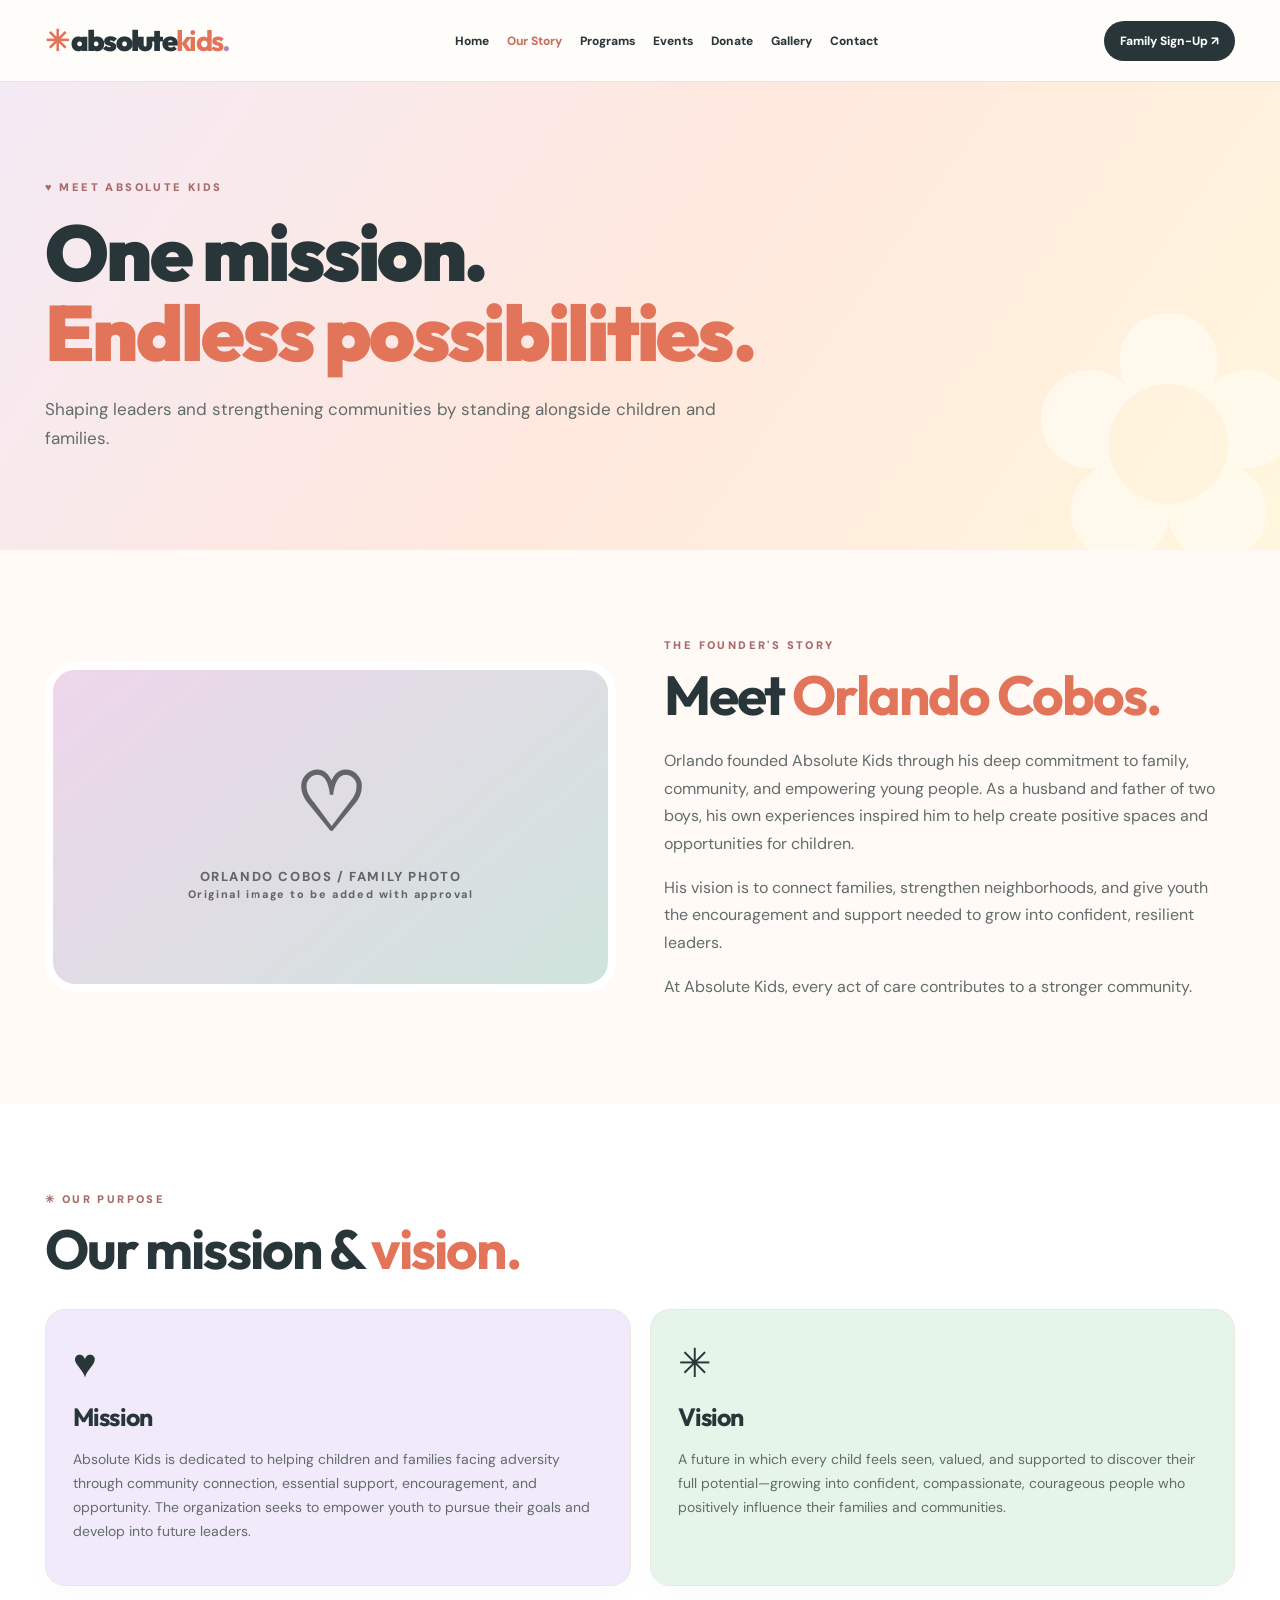
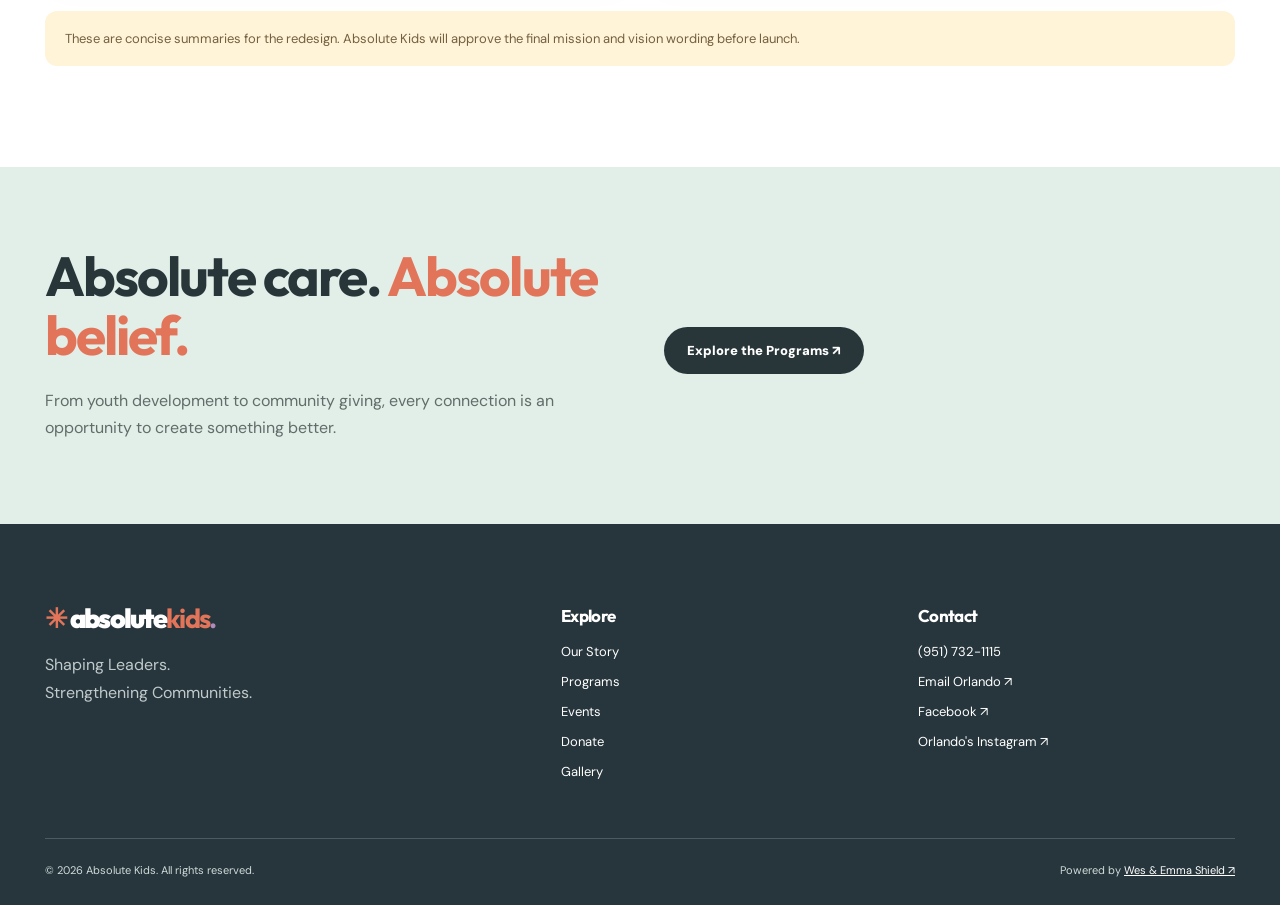
==== about.html @ ea4db336 "Recover complete current static source from Vercel demo" ====
<!DOCTYPE html><html lang="en"><head><meta charset="utf-8"><meta name="viewport" content="width=device-width,initial-scale=1"><meta name="robots" content="noindex,nofollow"><meta name="theme-color" content="#fffaf6"><link rel="preconnect" href="https://fonts.googleapis.com"><link rel="preconnect" href="https://fonts.gstatic.com" crossorigin><link href="https://fonts.googleapis.com/css2?family=DM+Sans:wght@400;500;600;700;800&family=Outfit:wght@400;500;600;700;800;900&display=swap" rel="stylesheet"><link rel="stylesheet" href="/site-pages.css"><title>Our Story | Absolute Kids</title></head><body>
<header class="header"><div class="shell header-inner"><a class="logo" href="/">absolute<strong>kids</strong><b>.</b></a><button type="button" class="menu" id="menu" aria-expanded="false" aria-controls="links">☰ Menu</button><nav class="links" id="links" aria-label="Main navigation"><a  href="/">Home</a><a class="active" href="/about.html">Our Story</a><a  href="/programs.html">Programs</a><a  href="/events.html">Events</a><a  href="/donate.html">Donate</a><a  href="/gallery.html">Gallery</a><a  href="/contact.html">Contact</a></nav><a class="nav-cta" href="/registration.html">Family Sign-Up ↗</a></div></header>
<main><section class="page-hero"><div class="shell"><div class="eyebrow">♥ MEET ABSOLUTE KIDS</div><h1>One mission.<br><em>Endless possibilities.</em></h1><p>Shaping leaders and strengthening communities by standing alongside children and families.</p></div></section>
<section class="container"><div class="shell two"><div class="photo-placeholder"><div><span class="icon-large">♡</span>ORLANDO COBOS / FAMILY PHOTO<br><small>Original image to be added with approval</small></div></div><div><div class="eyebrow">THE FOUNDER'S STORY</div><h2 class="heading">Meet <em>Orlando Cobos.</em></h2><p>Orlando founded Absolute Kids through his deep commitment to family, community, and empowering young people. As a husband and father of two boys, his own experiences inspired him to help create positive spaces and opportunities for children.</p><p>His vision is to connect families, strengthen neighborhoods, and give youth the encouragement and support needed to grow into confident, resilient leaders.</p><p>At Absolute Kids, every act of care contributes to a stronger community.</p></div></div></section>
<section class="container alt"><div class="shell"><div class="eyebrow">✳ OUR PURPOSE</div><h2 class="heading">Our mission &amp; <em>vision.</em></h2><div class="cards" style="grid-template-columns:repeat(auto-fit,minmax(280px,1fr))"><article class="card lav"><div class="symbol">♥</div><h3>Mission</h3><p>Absolute Kids is dedicated to helping children and families facing adversity through community connection, essential support, encouragement, and opportunity. The organization seeks to empower youth to pursue their goals and develop into future leaders.</p></article><article class="card mint"><div class="symbol">✳</div><h3>Vision</h3><p>A future in which every child feels seen, valued, and supported to discover their full potential—growing into confident, compassionate, courageous people who positively influence their families and communities.</p></article></div><p class="note" style="margin-top:25px">These are concise summaries for the redesign. Absolute Kids will approve the final mission and vision wording before launch.</p></div></section>
<section class="banner"><div class="shell two"><div><h2 class="heading">Absolute care. <em>Absolute belief.</em></h2><p>From youth development to community giving, every connection is an opportunity to create something better.</p></div><div><a class="btn" href="/programs.html">Explore the Programs ↗</a></div></div></section></main>
<footer class="footer"><div class="shell"><div class="grid"><div><a class="logo" href="/">absolute<strong>kids</strong><b>.</b></a><p>Shaping Leaders.<br>Strengthening Communities.</p></div><div><h3>Explore</h3><a href="/about.html">Our Story</a><a href="/programs.html">Programs</a><a href="/events.html">Events</a><a href="/donate.html">Donate</a><a href="/gallery.html">Gallery</a></div><div><h3>Contact</h3><a href="tel:+19517321115">(951) 732-1115</a><a href="mailto:orlando.cobos@absolutekids.org">Email Orlando ↗</a><a href="https://www.facebook.com/share/1E7aivCmLU/?mibextid=wwXIfr" target="_blank" rel="noopener noreferrer">Facebook ↗</a><a href="https://www.instagram.com/orlandocobos13?rpxt=MWFuMzlvdm1pa2Q3" target="_blank" rel="noopener noreferrer">Orlando's Instagram ↗</a></div></div><div class="footer-base"><span>© 2026 Absolute Kids. All rights reserved.</span><span>Powered by <a href="https://apexkeygroup.com/" target="_blank" rel="noopener noreferrer">Wes &amp; Emma Shield ↗</a></span></div></div></footer>
<script>const b=document.getElementById('menu'),n=document.getElementById('links');b?.addEventListener('click',()=>{const open=b.getAttribute('aria-expanded')!=='true';b.setAttribute('aria-expanded',String(open));n.classList.toggle('open',open)});</script></body></html>
---- site-pages.css ----
:root{--ink:#28363a;--muted:#626c6a;--cream:#fffaf6;--lav:#f1eafa;--pink:#f9e2e5;--coral:#e2745a;--mint:#e2f1e7;--yellow:#fff1c6}
*,*::before,*::after{box-sizing:border-box}
html{scroll-behavior:smooth;scroll-padding-top:90px}
body{margin:0;background:var(--cream);color:var(--ink);font-family:'DM Sans',Arial,sans-serif;-webkit-font-smoothing:antialiased}
h1,h2,h3,h4{font-family:Outfit,Arial,sans-serif;letter-spacing:-.035em}
p{line-height:1.73;color:var(--muted)}
a{color:inherit}
a:hover{text-decoration-color:var(--coral)}
.shell{width:min(1190px,100% - 42px);margin:auto}
.header{background:#fffdfaf5;position:sticky;top:0;z-index:20;border-bottom:1px solid #e8e4df;backdrop-filter:blur(18px)}
.header-inner{display:flex;min-height:81px;align-items:center;gap:28px;justify-content:space-between}
.logo{text-decoration:none;font:900 29px Outfit,Arial,sans-serif;letter-spacing:-1.7px;white-space:nowrap}
.logo::before{content:'✳ ';color:var(--coral)}.logo strong{color:var(--coral)}.logo b{color:#b08abd}
.links{display:flex;align-items:center;gap:18px}
.links a{text-decoration:none;font-size:12px;font-weight:800}
.links .active{color:#ca6d5c}
.links a:focus-visible,.nav-cta:focus-visible{outline:2px solid #9c7fb1;outline-offset:4px}
.nav-cta{display:inline-block;background:var(--ink);color:#fff;padding:12px 16px;border-radius:90px;font-weight:800;text-decoration:none;font-size:12px;white-space:nowrap}
.menu{display:none;background:white;border:1px solid #e2d8d4;padding:9px 13px;border-radius:30px;font-weight:800;cursor:pointer}
.page-hero{position:relative;overflow:hidden;padding:98px 0 80px;background:linear-gradient(125deg,#f4eaf4,#ffe8de,#fff7dd)}
.page-hero:after{content:'✿';position:absolute;right:-35px;bottom:-120px;color:#ffffff70;font-size:350px;pointer-events:none}
.page-hero .shell{position:relative;z-index:1}
.eyebrow{font-size:11px;font-weight:900;letter-spacing:2.4px;text-transform:uppercase;color:#a96b6a}
.page-hero h1{font-size:clamp(44px,6.2vw,78px);line-height:1.03;max-width:950px;margin:18px 0 22px;font-weight:900}
.page-hero h1 em,.heading em{font-style:normal;color:var(--coral)}
.page-hero p{font-size:17px;max-width:730px}
.container{padding:88px 0}
.container.alt{background:white}
.heading{font-size:clamp(35px,4.5vw,55px);line-height:1.08;margin:13px 0 22px}
.two{display:grid;grid-template-columns:1fr 1fr;gap:48px;align-items:center}
.cards{display:grid;grid-template-columns:repeat(3,minmax(0,1fr));gap:19px;margin-top:30px}
.card{background:white;border:1px solid #ebe8e2;padding:27px;border-radius:20px;box-shadow:0 9px 29px #33333305}
.card h3{font-size:25px;margin:12px 0}
.card p{font-size:14px}
.card .symbol{font-size:40px}
.card a{font-weight:900;color:#aa625a;text-underline-offset:5px;font-size:13px}
.card.lav{background:#f1eafa}.card.peach{background:#ffeadf}.card.mint{background:#e6f5e9}.card.yellow{background:#fff0c7}
.stat{font-size:13px;text-transform:uppercase;color:#a96b6a;letter-spacing:1.5px;font-weight:900}
.btn{display:inline-flex;align-items:center;justify-content:center;background:var(--ink);color:white;border-radius:90px;padding:15px 23px;font-weight:900;text-decoration:none;font-size:13px;gap:8px;margin-top:10px}
.btn.light{background:#fff;color:var(--ink)}
.note{padding:17px 20px;border-radius:12px;background:#fff4d7;font-size:13px;color:#756041;line-height:1.65}
.photo-placeholder{background:linear-gradient(140deg,#eed6eb,#cfe4dc);border:8px solid white;min-height:330px;border-radius:30px;display:grid;place-items:center;text-align:center;color:#63636a;font-weight:800;font-size:13px;letter-spacing:1.6px;padding:25px}
.icon-large{font-size:80px;display:block;margin-bottom:12px}
.simple-list{padding-left:22px;line-height:1.9;color:#526461}
.detail-grid{display:grid;grid-template-columns:1.4fr .6fr;gap:24px}
.banner{background:#e1efe8;padding:66px 0}
.event-cards{display:grid;grid-template-columns:repeat(3,1fr);gap:20px}
.event-card{background:white;border-radius:22px;overflow:hidden;border:1px solid #ece6e3}
.event-picture{min-height:200px;background:#f2e3ef;display:grid;place-items:center;font-size:80px}
.event-card:nth-child(2) .event-picture{background:#f9e5d8}
.event-card:nth-child(3) .event-picture{background:#e3efde}
.event-detail{padding:26px}
.event-detail h3{font-size:26px;margin:10px 0}
.event-detail p{font-size:14px}
.tag{display:inline-block;background:#f3e9f4;color:#79588b;font-size:11px;letter-spacing:.5px;font-weight:900;border-radius:90px;padding:7px 12px}
.gallery-grid{display:grid;grid-template-columns:repeat(3,minmax(0,1fr));gap:18px}
.gallery-tile{background:white;border:1px solid #e8e6e0;border-radius:16px;overflow:hidden}
.gallery-img{background:linear-gradient(135deg,#d8e7e6,#f2dfeb);aspect-ratio:5 / 3;display:grid;place-items:center;font-size:65px}
.gallery-tile h3{padding:5px 20px;margin:17px 0 23px;font-size:20px}
.contact-grid{display:grid;grid-template-columns:1fr 1fr;gap:18px}
.contact-card{background:white;border:1px solid #e6e1de;border-radius:20px;padding:27px}
.contact-card h3{margin:0 0 15px}
.contact-card p{margin:0 0 8px}
.accent{font-size:20px;color:#ce806d}
.footer{background:#27363c;padding:64px 0 28px;color:white}
.footer .grid{display:grid;grid-template-columns:1.5fr 1fr 1fr;gap:40px}
.footer h3{font-size:17px}
.footer p{color:#c1cacb}
.footer a{color:white;text-decoration:none;display:block;font-size:13px;margin:13px 0}
.footer a:hover{text-decoration:underline}
.footer .logo{font-size:27px}
.footer-base{border-top:1px solid #ffffff2d;margin-top:45px;padding-top:24px;display:flex;justify-content:space-between;flex-wrap:wrap;gap:15px;font-size:11px;color:#d0dbdb}
.footer-base a{display:inline;text-decoration:underline;font-size:11px}
@media(max-width:1000px){.links{gap:12px}.links a{font-size:11px}.nav-cta{display:none}}
@media(max-width:760px){.header-inner{min-height:72px;position:relative}.menu{display:block}.links{display:none;position:absolute;top:72px;left:-21px;right:-21px;padding:18px 25px;background:#fffaf6;box-shadow:0 14px 20px #00000013;flex-direction:column;align-items:stretch}.links.open{display:flex}.links a{padding:7px;font-size:14px}.page-hero{padding:65px 0}.page-hero h1{font-size:clamp(43px,12vw,63px)}.container{padding:65px 0}.two,.cards,.detail-grid,.event-cards,.contact-grid{grid-template-columns:1fr}.gallery-grid{grid-template-columns:repeat(2,1fr)}.footer .grid{grid-template-columns:1fr 1fr}.footer .grid>div:first-child{grid-column:span 2}}
@media(max-width:450px){.shell{width:calc(100% - 36px)}.logo{font-size:24px}.gallery-grid{grid-template-columns:1fr}.photo-placeholder{min-height:250px}.page-hero p{font-size:15px}}
@media(prefers-reduced-motion:reduce){html{scroll-behavior:auto}}
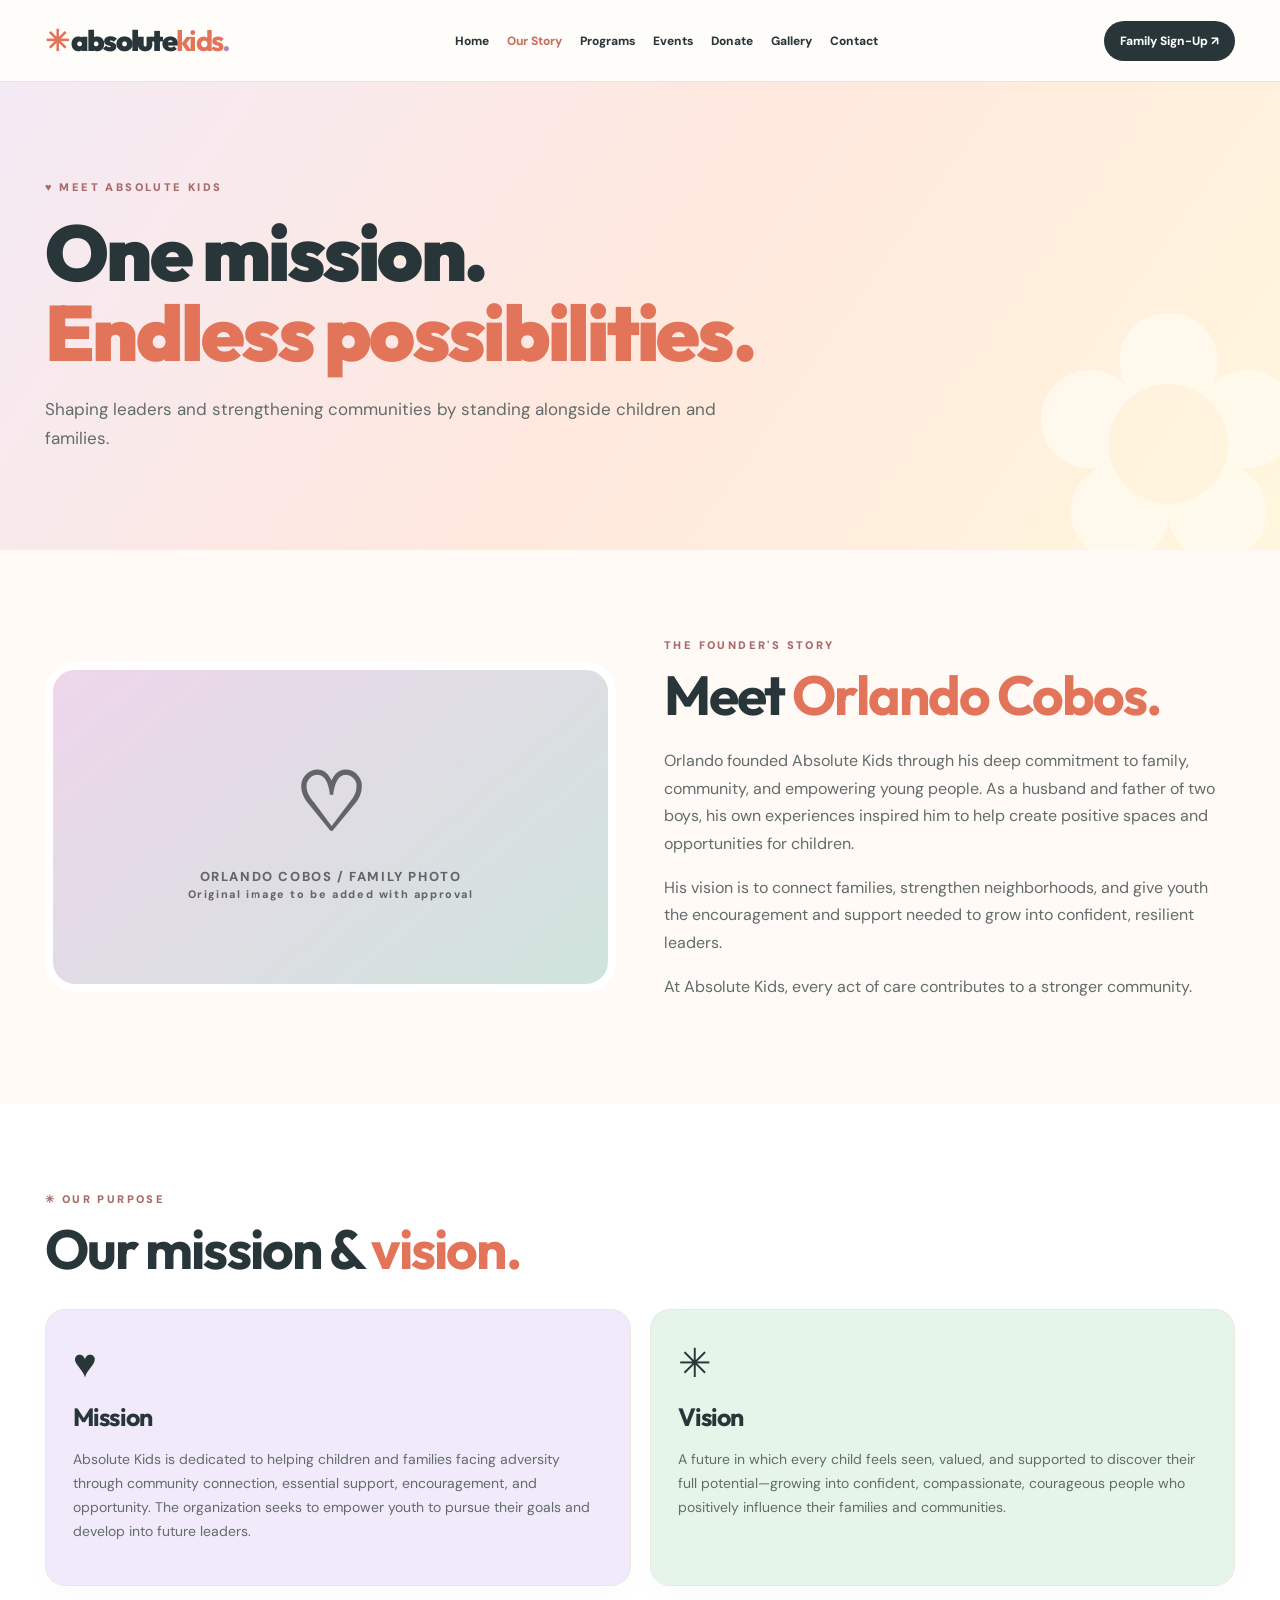
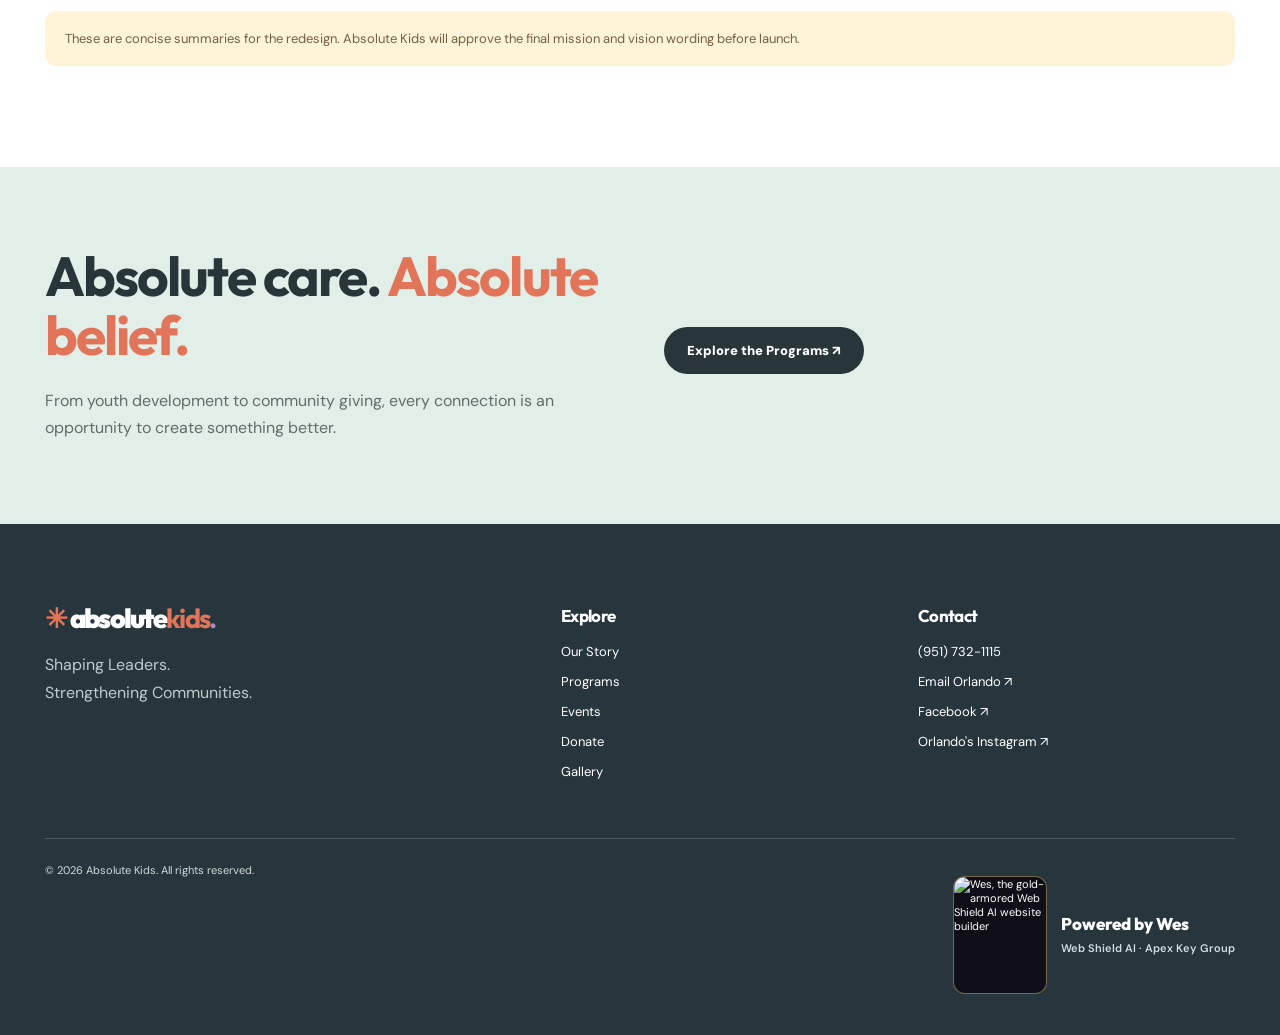
==== commit ec98de77: "Display Wes artwork and Powered by Wes credit on about.html" ====
--- a/about.html
+++ b/about.html
@@ -1,8 +1,9 @@
-<!DOCTYPE html><html lang="en"><head><meta charset="utf-8"><meta name="viewport" content="width=device-width,initial-scale=1"><meta name="robots" content="noindex,nofollow"><meta name="theme-color" content="#fffaf6"><link rel="preconnect" href="https://fonts.googleapis.com"><link rel="preconnect" href="https://fonts.gstatic.com" crossorigin><link href="https://fonts.googleapis.com/css2?family=DM+Sans:wght@400;500;600;700;800&family=Outfit:wght@400;500;600;700;800;900&display=swap" rel="stylesheet"><link rel="stylesheet" href="/site-pages.css"><title>Our Story | Absolute Kids</title></head><body>
+<!DOCTYPE html><html lang="en"><head><meta charset="utf-8"><meta name="viewport" content="width=device-width,initial-scale=1"><meta name="robots" content="noindex,nofollow"><meta name="theme-color" content="#fffaf6"><link rel="preconnect" href="https://fonts.googleapis.com"><link rel="preconnect" href="https://fonts.gstatic.com" crossorigin><link href="https://fonts.googleapis.com/css2?family=DM+Sans:wght@400;500;600;700;800&family=Outfit:wght@400;500;600;700;800;900&display=swap" rel="stylesheet"><link rel="stylesheet" href="/site-pages.css"><title>Our Story | Absolute Kids</title><link rel="stylesheet" href="/sponsor-brand.css">
+</head><body>
 <header class="header"><div class="shell header-inner"><a class="logo" href="/">absolute<strong>kids</strong><b>.</b></a><button type="button" class="menu" id="menu" aria-expanded="false" aria-controls="links">☰ Menu</button><nav class="links" id="links" aria-label="Main navigation"><a  href="/">Home</a><a class="active" href="/about.html">Our Story</a><a  href="/programs.html">Programs</a><a  href="/events.html">Events</a><a  href="/donate.html">Donate</a><a  href="/gallery.html">Gallery</a><a  href="/contact.html">Contact</a></nav><a class="nav-cta" href="/registration.html">Family Sign-Up ↗</a></div></header>
 <main><section class="page-hero"><div class="shell"><div class="eyebrow">♥ MEET ABSOLUTE KIDS</div><h1>One mission.<br><em>Endless possibilities.</em></h1><p>Shaping leaders and strengthening communities by standing alongside children and families.</p></div></section>
 <section class="container"><div class="shell two"><div class="photo-placeholder"><div><span class="icon-large">♡</span>ORLANDO COBOS / FAMILY PHOTO<br><small>Original image to be added with approval</small></div></div><div><div class="eyebrow">THE FOUNDER'S STORY</div><h2 class="heading">Meet <em>Orlando Cobos.</em></h2><p>Orlando founded Absolute Kids through his deep commitment to family, community, and empowering young people. As a husband and father of two boys, his own experiences inspired him to help create positive spaces and opportunities for children.</p><p>His vision is to connect families, strengthen neighborhoods, and give youth the encouragement and support needed to grow into confident, resilient leaders.</p><p>At Absolute Kids, every act of care contributes to a stronger community.</p></div></div></section>
 <section class="container alt"><div class="shell"><div class="eyebrow">✳ OUR PURPOSE</div><h2 class="heading">Our mission &amp; <em>vision.</em></h2><div class="cards" style="grid-template-columns:repeat(auto-fit,minmax(280px,1fr))"><article class="card lav"><div class="symbol">♥</div><h3>Mission</h3><p>Absolute Kids is dedicated to helping children and families facing adversity through community connection, essential support, encouragement, and opportunity. The organization seeks to empower youth to pursue their goals and develop into future leaders.</p></article><article class="card mint"><div class="symbol">✳</div><h3>Vision</h3><p>A future in which every child feels seen, valued, and supported to discover their full potential—growing into confident, compassionate, courageous people who positively influence their families and communities.</p></article></div><p class="note" style="margin-top:25px">These are concise summaries for the redesign. Absolute Kids will approve the final mission and vision wording before launch.</p></div></section>
 <section class="banner"><div class="shell two"><div><h2 class="heading">Absolute care. <em>Absolute belief.</em></h2><p>From youth development to community giving, every connection is an opportunity to create something better.</p></div><div><a class="btn" href="/programs.html">Explore the Programs ↗</a></div></div></section></main>
-<footer class="footer"><div class="shell"><div class="grid"><div><a class="logo" href="/">absolute<strong>kids</strong><b>.</b></a><p>Shaping Leaders.<br>Strengthening Communities.</p></div><div><h3>Explore</h3><a href="/about.html">Our Story</a><a href="/programs.html">Programs</a><a href="/events.html">Events</a><a href="/donate.html">Donate</a><a href="/gallery.html">Gallery</a></div><div><h3>Contact</h3><a href="tel:+19517321115">(951) 732-1115</a><a href="mailto:orlando.cobos@absolutekids.org">Email Orlando ↗</a><a href="https://www.facebook.com/share/1E7aivCmLU/?mibextid=wwXIfr" target="_blank" rel="noopener noreferrer">Facebook ↗</a><a href="https://www.instagram.com/orlandocobos13?rpxt=MWFuMzlvdm1pa2Q3" target="_blank" rel="noopener noreferrer">Orlando's Instagram ↗</a></div></div><div class="footer-base"><span>© 2026 Absolute Kids. All rights reserved.</span><span>Powered by <a href="https://apexkeygroup.com/" target="_blank" rel="noopener noreferrer">Wes &amp; Emma Shield ↗</a></span></div></div></footer>
+<footer class="footer"><div class="shell"><div class="grid"><div><a class="logo" href="/">absolute<strong>kids</strong><b>.</b></a><p>Shaping Leaders.<br>Strengthening Communities.</p></div><div><h3>Explore</h3><a href="/about.html">Our Story</a><a href="/programs.html">Programs</a><a href="/events.html">Events</a><a href="/donate.html">Donate</a><a href="/gallery.html">Gallery</a></div><div><h3>Contact</h3><a href="tel:+19517321115">(951) 732-1115</a><a href="mailto:orlando.cobos@absolutekids.org">Email Orlando ↗</a><a href="https://www.facebook.com/share/1E7aivCmLU/?mibextid=wwXIfr" target="_blank" rel="noopener noreferrer">Facebook ↗</a><a href="https://www.instagram.com/orlandocobos13?rpxt=MWFuMzlvdm1pa2Q3" target="_blank" rel="noopener noreferrer">Orlando's Instagram ↗</a></div></div><div class="footer-base"><span>© 2026 Absolute Kids. All rights reserved.</span><span><a class="wes-powered" href="https://apexkeygroup.com/" target="_blank" rel="noopener noreferrer" aria-label="Powered by Wes, Web Shield AI from Apex Key Group (opens in new tab)"><img src="https://apexkeygroup.com/images/wes-web-shield-v3.jpg" alt="Wes, the gold-armored Web Shield AI website builder" width="94" height="118" loading="lazy" decoding="async"><span class="wes-powered-copy"><strong>Powered by Wes</strong><small>Web Shield AI · Apex Key Group</small></span></a></span></div></div></footer>
 <script>const b=document.getElementById('menu'),n=document.getElementById('links');b?.addEventListener('click',()=>{const open=b.getAttribute('aria-expanded')!=='true';b.setAttribute('aria-expanded',String(open));n.classList.toggle('open',open)});</script></body></html>
--- a/sponsor-brand.css
+++ b/sponsor-brand.css
@@ -0,0 +1,101 @@
+/* Apex Key Group website sponsorship and Wes design credit.
+   Shared by the homepage, interior pages, and registration preview. */
+.sponsor-card-apex .apex-sponsor-link {
+  display: flex;
+  height: 100%;
+  width: 100%;
+  min-height: 123px;
+  flex-direction: column;
+  align-items: center;
+  justify-content: center;
+  gap: 7px;
+  text-align: center;
+  color: #263339;
+  text-decoration: none;
+}
+.sponsor-card-apex .apex-sponsor-link:hover span,
+.sponsor-card-apex .apex-sponsor-link:focus-visible span { color: #563e9d; }
+.sponsor-card-apex .apex-sponsor-link:focus-visible {
+  outline: 3px solid #825bea;
+  outline-offset: 3px;
+  border-radius: 8px;
+}
+.sponsor-card-apex .apex-sponsor-link img {
+  display: block;
+  width: 65px;
+  height: 65px;
+  object-fit: contain;
+  background: #080b18;
+  border-radius: 10px;
+  box-shadow: 0 2px 10px rgba(45,25,88,.2);
+}
+.sponsor-card-apex .apex-sponsor-link span {
+  display: block;
+  font-size: 13px;
+  font-weight: 800;
+  line-height: 1.2;
+}
+.sponsor-card-apex .apex-sponsor-link small {
+  display: block;
+  font-size: 10px;
+  font-weight: 800;
+  letter-spacing: .04em;
+  color: #6a5484;
+}
+
+.footer-base .wes-powered,
+.footer .wes-powered {
+  display: inline-flex;
+  align-items: center;
+  gap: 14px;
+  color: #fff;
+  text-decoration: none;
+  text-underline-offset: 4px;
+  border-radius: 12px;
+}
+.footer-base .wes-powered:hover,
+.footer-base .wes-powered:focus-visible,
+.footer .wes-powered:hover,
+.footer .wes-powered:focus-visible { color: #f4e4aa; text-decoration: none; }
+.footer-base .wes-powered:focus-visible,
+.footer .wes-powered:focus-visible { outline: 2px solid #f0c040; outline-offset: 4px; }
+.footer-base .wes-powered img,
+.footer .wes-powered img {
+  display: block;
+  width: 94px;
+  height: 118px;
+  flex-shrink: 0;
+  object-fit: cover;
+  object-position: center top;
+  border-radius: 12px;
+  border: 1px solid rgba(244,214,125,.45);
+  background: #100f18;
+}
+.footer-base .wes-powered .wes-powered-copy,
+.footer .wes-powered .wes-powered-copy {
+  display: flex;
+  flex-direction: column;
+  gap: 6px;
+  text-align: left;
+}
+.footer-base .wes-powered .wes-powered-copy strong,
+.footer .wes-powered .wes-powered-copy strong {
+  font-family: Outfit, "DM Sans", Arial, sans-serif;
+  font-size: 17px;
+  line-height: 1.2;
+  font-weight: 800;
+  color: white;
+}
+.footer-base .wes-powered .wes-powered-copy small,
+.footer .wes-powered .wes-powered-copy small {
+  color: #d1dde0;
+  font-size: 11px;
+  font-weight: 600;
+  line-height: 1.4;
+}
+@media (max-width: 620px) {
+  .footer-base .wes-powered img,
+  .footer .wes-powered img { width: 76px; height: 100px; }
+  .footer-base .wes-powered,
+  .footer .wes-powered { gap: 11px; }
+}
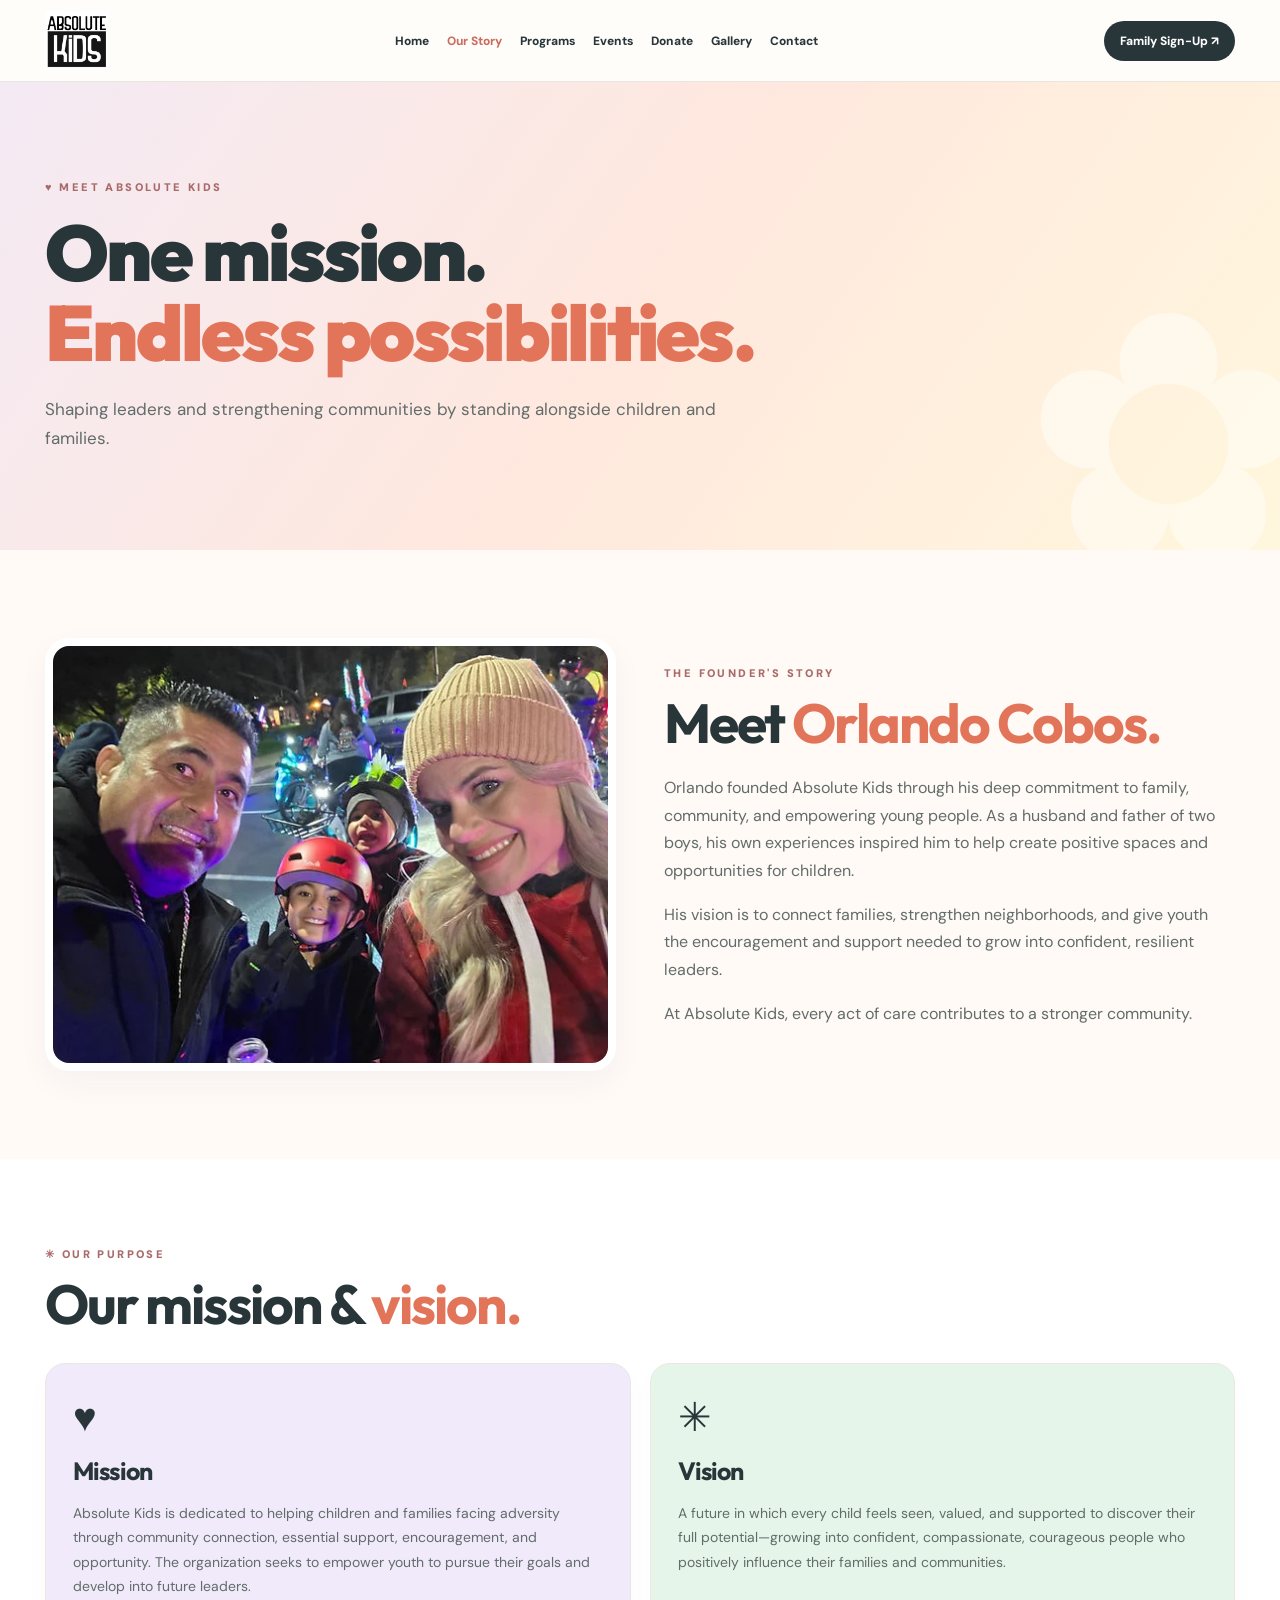
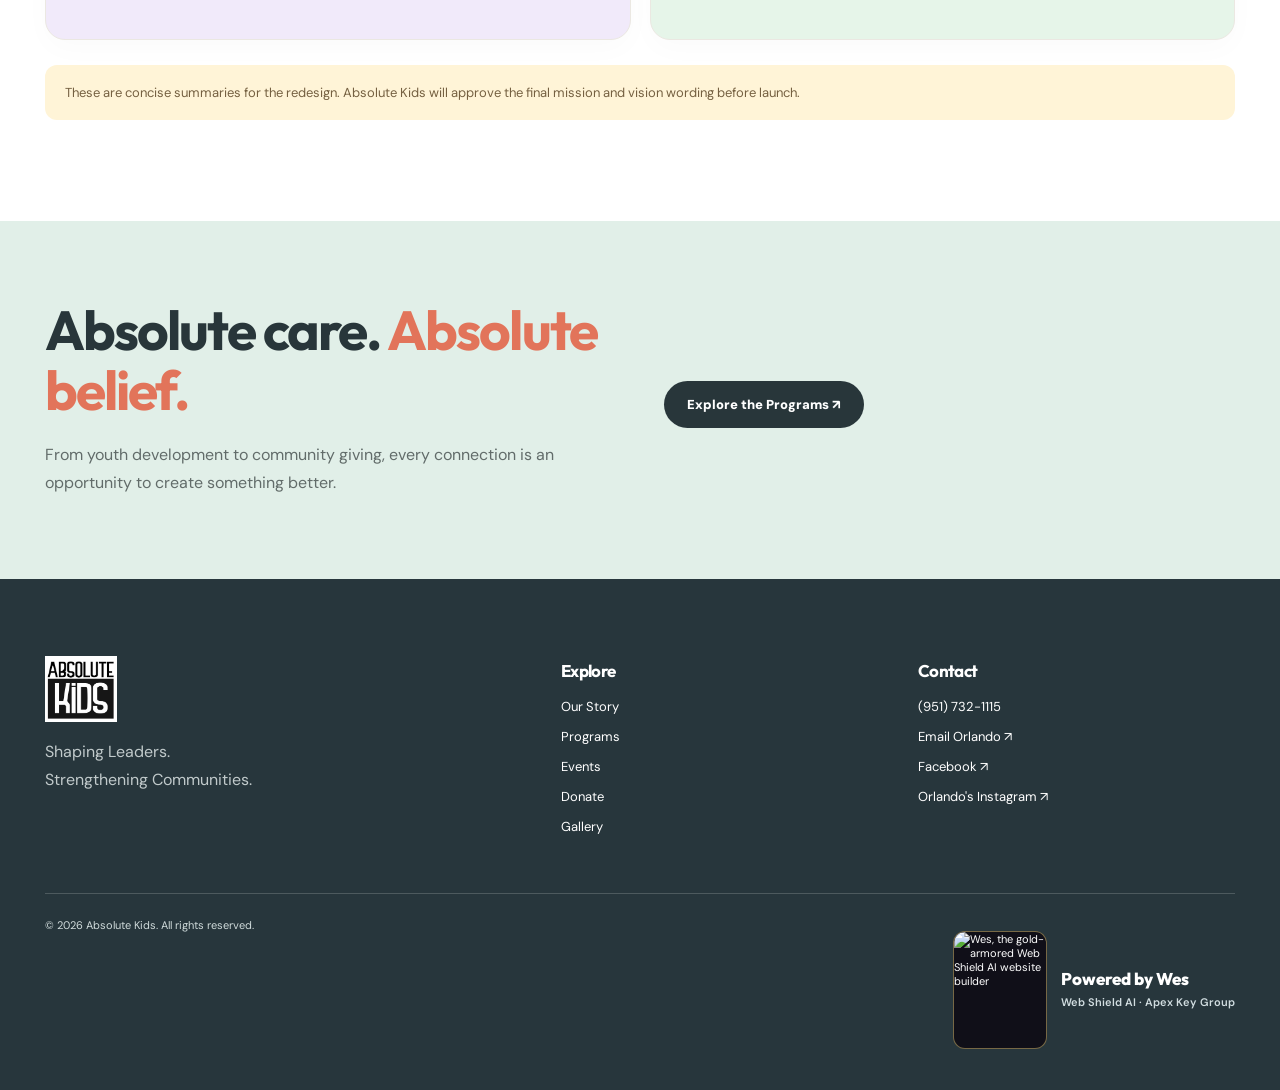
==== commit a2e760f6: "Restore original photos, event flyers and logos across every page" ====
--- a/about.html
+++ b/about.html
@@ -1,9 +1,11 @@
 <!DOCTYPE html><html lang="en"><head><meta charset="utf-8"><meta name="viewport" content="width=device-width,initial-scale=1"><meta name="robots" content="noindex,nofollow"><meta name="theme-color" content="#fffaf6"><link rel="preconnect" href="https://fonts.googleapis.com"><link rel="preconnect" href="https://fonts.gstatic.com" crossorigin><link href="https://fonts.googleapis.com/css2?family=DM+Sans:wght@400;500;600;700;800&family=Outfit:wght@400;500;600;700;800;900&display=swap" rel="stylesheet"><link rel="stylesheet" href="/site-pages.css"><title>Our Story | Absolute Kids</title><link rel="stylesheet" href="/sponsor-brand.css">
+<link rel="stylesheet" href="/secondary-photos.css">
+<link rel="stylesheet" href="/brand.css">
 </head><body>
-<header class="header"><div class="shell header-inner"><a class="logo" href="/">absolute<strong>kids</strong><b>.</b></a><button type="button" class="menu" id="menu" aria-expanded="false" aria-controls="links">☰ Menu</button><nav class="links" id="links" aria-label="Main navigation"><a  href="/">Home</a><a class="active" href="/about.html">Our Story</a><a  href="/programs.html">Programs</a><a  href="/events.html">Events</a><a  href="/donate.html">Donate</a><a  href="/gallery.html">Gallery</a><a  href="/contact.html">Contact</a></nav><a class="nav-cta" href="/registration.html">Family Sign-Up ↗</a></div></header>
+<header class="header"><div class="shell header-inner"><a class="logo" href="/"><img class="brand-logo" src="/images/absolute-kids-logo.jpg" alt="Absolute Kids" width="230" height="213" loading="eager" decoding="async"></a><button type="button" class="menu" id="menu" aria-expanded="false" aria-controls="links">☰ Menu</button><nav class="links" id="links" aria-label="Main navigation"><a  href="/">Home</a><a class="active" href="/about.html">Our Story</a><a  href="/programs.html">Programs</a><a  href="/events.html">Events</a><a  href="/donate.html">Donate</a><a  href="/gallery.html">Gallery</a><a  href="/contact.html">Contact</a></nav><a class="nav-cta" href="/registration.html">Family Sign-Up ↗</a></div></header>
 <main><section class="page-hero"><div class="shell"><div class="eyebrow">♥ MEET ABSOLUTE KIDS</div><h1>One mission.<br><em>Endless possibilities.</em></h1><p>Shaping leaders and strengthening communities by standing alongside children and families.</p></div></section>
-<section class="container"><div class="shell two"><div class="photo-placeholder"><div><span class="icon-large">♡</span>ORLANDO COBOS / FAMILY PHOTO<br><small>Original image to be added with approval</small></div></div><div><div class="eyebrow">THE FOUNDER'S STORY</div><h2 class="heading">Meet <em>Orlando Cobos.</em></h2><p>Orlando founded Absolute Kids through his deep commitment to family, community, and empowering young people. As a husband and father of two boys, his own experiences inspired him to help create positive spaces and opportunities for children.</p><p>His vision is to connect families, strengthen neighborhoods, and give youth the encouragement and support needed to grow into confident, resilient leaders.</p><p>At Absolute Kids, every act of care contributes to a stronger community.</p></div></div></section>
+<section class="container"><div class="shell two"><figure class="restored-secondary-photo founder-photo"><img src="/images/founder-story-photo.webp" alt="Family and children at a nighttime community gathering" width="560" height="420" loading="lazy" decoding="async"></figure><div><div class="eyebrow">THE FOUNDER'S STORY</div><h2 class="heading">Meet <em>Orlando Cobos.</em></h2><p>Orlando founded Absolute Kids through his deep commitment to family, community, and empowering young people. As a husband and father of two boys, his own experiences inspired him to help create positive spaces and opportunities for children.</p><p>His vision is to connect families, strengthen neighborhoods, and give youth the encouragement and support needed to grow into confident, resilient leaders.</p><p>At Absolute Kids, every act of care contributes to a stronger community.</p></div></div></section>
 <section class="container alt"><div class="shell"><div class="eyebrow">✳ OUR PURPOSE</div><h2 class="heading">Our mission &amp; <em>vision.</em></h2><div class="cards" style="grid-template-columns:repeat(auto-fit,minmax(280px,1fr))"><article class="card lav"><div class="symbol">♥</div><h3>Mission</h3><p>Absolute Kids is dedicated to helping children and families facing adversity through community connection, essential support, encouragement, and opportunity. The organization seeks to empower youth to pursue their goals and develop into future leaders.</p></article><article class="card mint"><div class="symbol">✳</div><h3>Vision</h3><p>A future in which every child feels seen, valued, and supported to discover their full potential—growing into confident, compassionate, courageous people who positively influence their families and communities.</p></article></div><p class="note" style="margin-top:25px">These are concise summaries for the redesign. Absolute Kids will approve the final mission and vision wording before launch.</p></div></section>
 <section class="banner"><div class="shell two"><div><h2 class="heading">Absolute care. <em>Absolute belief.</em></h2><p>From youth development to community giving, every connection is an opportunity to create something better.</p></div><div><a class="btn" href="/programs.html">Explore the Programs ↗</a></div></div></section></main>
-<footer class="footer"><div class="shell"><div class="grid"><div><a class="logo" href="/">absolute<strong>kids</strong><b>.</b></a><p>Shaping Leaders.<br>Strengthening Communities.</p></div><div><h3>Explore</h3><a href="/about.html">Our Story</a><a href="/programs.html">Programs</a><a href="/events.html">Events</a><a href="/donate.html">Donate</a><a href="/gallery.html">Gallery</a></div><div><h3>Contact</h3><a href="tel:+19517321115">(951) 732-1115</a><a href="mailto:orlando.cobos@absolutekids.org">Email Orlando ↗</a><a href="https://www.facebook.com/share/1E7aivCmLU/?mibextid=wwXIfr" target="_blank" rel="noopener noreferrer">Facebook ↗</a><a href="https://www.instagram.com/orlandocobos13?rpxt=MWFuMzlvdm1pa2Q3" target="_blank" rel="noopener noreferrer">Orlando's Instagram ↗</a></div></div><div class="footer-base"><span>© 2026 Absolute Kids. All rights reserved.</span><span><a class="wes-powered" href="https://apexkeygroup.com/" target="_blank" rel="noopener noreferrer" aria-label="Powered by Wes, Web Shield AI from Apex Key Group (opens in new tab)"><img src="https://apexkeygroup.com/images/wes-web-shield-v3.jpg" alt="Wes, the gold-armored Web Shield AI website builder" width="94" height="118" loading="lazy" decoding="async"><span class="wes-powered-copy"><strong>Powered by Wes</strong><small>Web Shield AI · Apex Key Group</small></span></a></span></div></div></footer>
+<footer class="footer"><div class="shell"><div class="grid"><div><a class="logo" href="/"><img class="brand-logo" src="/images/absolute-kids-logo.jpg" alt="Absolute Kids" width="230" height="213" loading="lazy" decoding="async"></a><p>Shaping Leaders.<br>Strengthening Communities.</p></div><div><h3>Explore</h3><a href="/about.html">Our Story</a><a href="/programs.html">Programs</a><a href="/events.html">Events</a><a href="/donate.html">Donate</a><a href="/gallery.html">Gallery</a></div><div><h3>Contact</h3><a href="tel:+19517321115">(951) 732-1115</a><a href="mailto:orlando.cobos@absolutekids.org">Email Orlando ↗</a><a href="https://www.facebook.com/share/1E7aivCmLU/?mibextid=wwXIfr" target="_blank" rel="noopener noreferrer">Facebook ↗</a><a href="https://www.instagram.com/orlandocobos13?rpxt=MWFuMzlvdm1pa2Q3" target="_blank" rel="noopener noreferrer">Orlando's Instagram ↗</a></div></div><div class="footer-base"><span>© 2026 Absolute Kids. All rights reserved.</span><span><a class="wes-powered" href="https://apexkeygroup.com/" target="_blank" rel="noopener noreferrer" aria-label="Powered by Wes, Web Shield AI from Apex Key Group (opens in new tab)"><img src="https://apexkeygroup.com/images/wes-web-shield-v3.jpg" alt="Wes, the gold-armored Web Shield AI website builder" width="94" height="118" loading="lazy" decoding="async"><span class="wes-powered-copy"><strong>Powered by Wes</strong><small>Web Shield AI · Apex Key Group</small></span></a></span></div></div></footer>
 <script>const b=document.getElementById('menu'),n=document.getElementById('links');b?.addEventListener('click',()=>{const open=b.getAttribute('aria-expanded')!=='true';b.setAttribute('aria-expanded',String(open));n.classList.toggle('open',open)});</script></body></html>
--- a/secondary-photos.css
+++ b/secondary-photos.css
@@ -0,0 +1,5 @@
+/* Previously published photographs restored to their existing content sections. */
+.restored-secondary-photo{margin:0;min-width:0;background:#fff;border:8px solid #fff;border-radius:24px;overflow:hidden;box-shadow:0 12px 32px #28363a0b}
+.restored-secondary-photo img{display:block;width:100%;max-width:100%;height:auto;object-fit:cover;object-position:center}
+.restored-secondary-photo.team-bench{margin-bottom:26px}
+@media(max-width:760px){.restored-secondary-photo{border-width:6px;border-radius:20px}}
--- a/brand.css
+++ b/brand.css
@@ -0,0 +1,7 @@
+/* Original nonprofit logo, unchanged and shown in full. */
+.logo::before { content: none; }
+.logo, .wordmark, .brand { display: inline-flex; align-items: center; flex-shrink: 0; }
+.brand-logo { display: block; width: 64px; height: auto; max-width: 100%; object-fit: contain; background: white; }
+.footer .logo, .footer-wordmark { width: max-content; }
+.footer .brand-logo, .site-footer .brand-logo { width: 72px; }
+@media (max-width:650px) { .brand-logo { width: 52px; } }
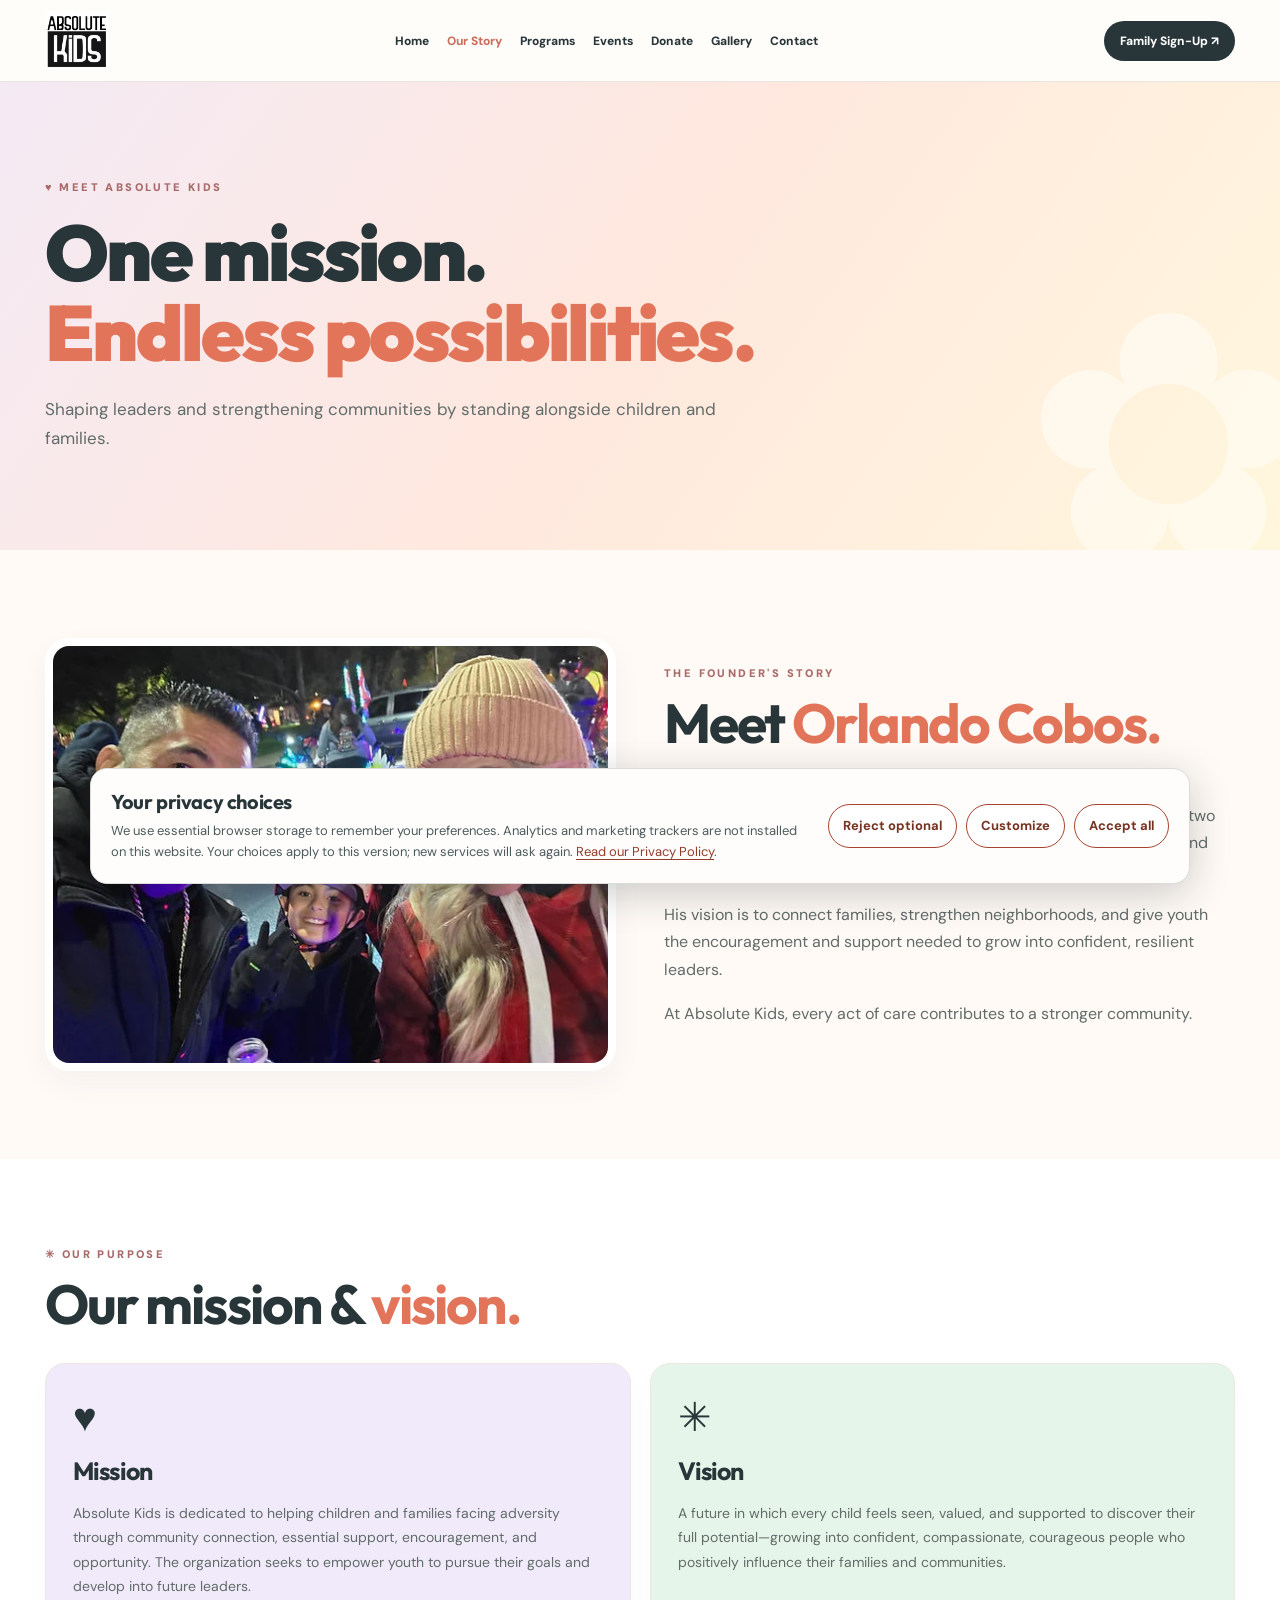
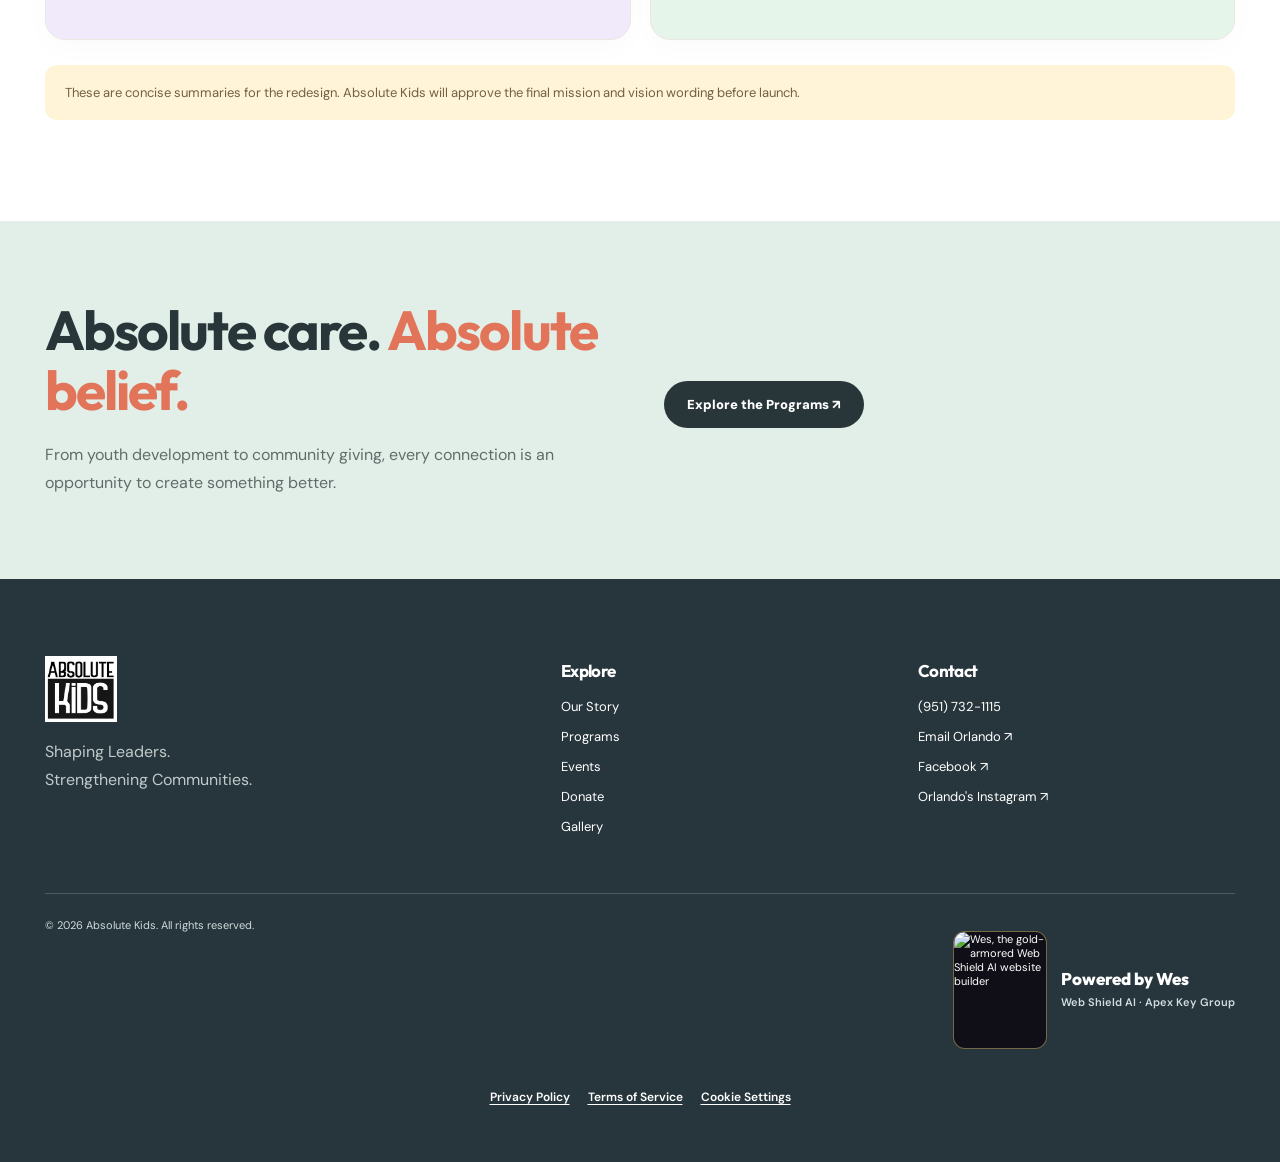
==== commit 02241245: "Restore privacy and terms pages with accessible cookie preferences across the site" ====
--- a/about.html
+++ b/about.html
@@ -1,11 +1,13 @@
 <!DOCTYPE html><html lang="en"><head><meta charset="utf-8"><meta name="viewport" content="width=device-width,initial-scale=1"><meta name="robots" content="noindex,nofollow"><meta name="theme-color" content="#fffaf6"><link rel="preconnect" href="https://fonts.googleapis.com"><link rel="preconnect" href="https://fonts.gstatic.com" crossorigin><link href="https://fonts.googleapis.com/css2?family=DM+Sans:wght@400;500;600;700;800&family=Outfit:wght@400;500;600;700;800;900&display=swap" rel="stylesheet"><link rel="stylesheet" href="/site-pages.css"><title>Our Story | Absolute Kids</title><link rel="stylesheet" href="/sponsor-brand.css">
 <link rel="stylesheet" href="/secondary-photos.css">
 <link rel="stylesheet" href="/brand.css">
+<link id="ak-cookie-styles" rel="stylesheet" href="/cookie-consent.css">
+<script src="/cookie-consent.js" defer></script>
 </head><body>
 <header class="header"><div class="shell header-inner"><a class="logo" href="/"><img class="brand-logo" src="/images/absolute-kids-logo.jpg" alt="Absolute Kids" width="230" height="213" loading="eager" decoding="async"></a><button type="button" class="menu" id="menu" aria-expanded="false" aria-controls="links">☰ Menu</button><nav class="links" id="links" aria-label="Main navigation"><a  href="/">Home</a><a class="active" href="/about.html">Our Story</a><a  href="/programs.html">Programs</a><a  href="/events.html">Events</a><a  href="/donate.html">Donate</a><a  href="/gallery.html">Gallery</a><a  href="/contact.html">Contact</a></nav><a class="nav-cta" href="/registration.html">Family Sign-Up ↗</a></div></header>
 <main><section class="page-hero"><div class="shell"><div class="eyebrow">♥ MEET ABSOLUTE KIDS</div><h1>One mission.<br><em>Endless possibilities.</em></h1><p>Shaping leaders and strengthening communities by standing alongside children and families.</p></div></section>
 <section class="container"><div class="shell two"><figure class="restored-secondary-photo founder-photo"><img src="/images/founder-story-photo.webp" alt="Family and children at a nighttime community gathering" width="560" height="420" loading="lazy" decoding="async"></figure><div><div class="eyebrow">THE FOUNDER'S STORY</div><h2 class="heading">Meet <em>Orlando Cobos.</em></h2><p>Orlando founded Absolute Kids through his deep commitment to family, community, and empowering young people. As a husband and father of two boys, his own experiences inspired him to help create positive spaces and opportunities for children.</p><p>His vision is to connect families, strengthen neighborhoods, and give youth the encouragement and support needed to grow into confident, resilient leaders.</p><p>At Absolute Kids, every act of care contributes to a stronger community.</p></div></div></section>
 <section class="container alt"><div class="shell"><div class="eyebrow">✳ OUR PURPOSE</div><h2 class="heading">Our mission &amp; <em>vision.</em></h2><div class="cards" style="grid-template-columns:repeat(auto-fit,minmax(280px,1fr))"><article class="card lav"><div class="symbol">♥</div><h3>Mission</h3><p>Absolute Kids is dedicated to helping children and families facing adversity through community connection, essential support, encouragement, and opportunity. The organization seeks to empower youth to pursue their goals and develop into future leaders.</p></article><article class="card mint"><div class="symbol">✳</div><h3>Vision</h3><p>A future in which every child feels seen, valued, and supported to discover their full potential—growing into confident, compassionate, courageous people who positively influence their families and communities.</p></article></div><p class="note" style="margin-top:25px">These are concise summaries for the redesign. Absolute Kids will approve the final mission and vision wording before launch.</p></div></section>
 <section class="banner"><div class="shell two"><div><h2 class="heading">Absolute care. <em>Absolute belief.</em></h2><p>From youth development to community giving, every connection is an opportunity to create something better.</p></div><div><a class="btn" href="/programs.html">Explore the Programs ↗</a></div></div></section></main>
-<footer class="footer"><div class="shell"><div class="grid"><div><a class="logo" href="/"><img class="brand-logo" src="/images/absolute-kids-logo.jpg" alt="Absolute Kids" width="230" height="213" loading="lazy" decoding="async"></a><p>Shaping Leaders.<br>Strengthening Communities.</p></div><div><h3>Explore</h3><a href="/about.html">Our Story</a><a href="/programs.html">Programs</a><a href="/events.html">Events</a><a href="/donate.html">Donate</a><a href="/gallery.html">Gallery</a></div><div><h3>Contact</h3><a href="tel:+19517321115">(951) 732-1115</a><a href="mailto:orlando.cobos@absolutekids.org">Email Orlando ↗</a><a href="https://www.facebook.com/share/1E7aivCmLU/?mibextid=wwXIfr" target="_blank" rel="noopener noreferrer">Facebook ↗</a><a href="https://www.instagram.com/orlandocobos13?rpxt=MWFuMzlvdm1pa2Q3" target="_blank" rel="noopener noreferrer">Orlando's Instagram ↗</a></div></div><div class="footer-base"><span>© 2026 Absolute Kids. All rights reserved.</span><span><a class="wes-powered" href="https://apexkeygroup.com/" target="_blank" rel="noopener noreferrer" aria-label="Powered by Wes, Web Shield AI from Apex Key Group (opens in new tab)"><img src="https://apexkeygroup.com/images/wes-web-shield-v3.jpg" alt="Wes, the gold-armored Web Shield AI website builder" width="94" height="118" loading="lazy" decoding="async"><span class="wes-powered-copy"><strong>Powered by Wes</strong><small>Web Shield AI · Apex Key Group</small></span></a></span></div></div></footer>
+<footer class="footer"><div class="shell"><div class="grid"><div><a class="logo" href="/"><img class="brand-logo" src="/images/absolute-kids-logo.jpg" alt="Absolute Kids" width="230" height="213" loading="lazy" decoding="async"></a><p>Shaping Leaders.<br>Strengthening Communities.</p></div><div><h3>Explore</h3><a href="/about.html">Our Story</a><a href="/programs.html">Programs</a><a href="/events.html">Events</a><a href="/donate.html">Donate</a><a href="/gallery.html">Gallery</a></div><div><h3>Contact</h3><a href="tel:+19517321115">(951) 732-1115</a><a href="mailto:orlando.cobos@absolutekids.org">Email Orlando ↗</a><a href="https://www.facebook.com/share/1E7aivCmLU/?mibextid=wwXIfr" target="_blank" rel="noopener noreferrer">Facebook ↗</a><a href="https://www.instagram.com/orlandocobos13?rpxt=MWFuMzlvdm1pa2Q3" target="_blank" rel="noopener noreferrer">Orlando's Instagram ↗</a></div></div><div class="footer-base"><span>© 2026 Absolute Kids. All rights reserved.</span><span><a class="wes-powered" href="https://apexkeygroup.com/" target="_blank" rel="noopener noreferrer" aria-label="Powered by Wes, Web Shield AI from Apex Key Group (opens in new tab)"><img src="https://apexkeygroup.com/images/wes-web-shield-v3.jpg" alt="Wes, the gold-armored Web Shield AI website builder" width="94" height="118" loading="lazy" decoding="async"><span class="wes-powered-copy"><strong>Powered by Wes</strong><small>Web Shield AI · Apex Key Group</small></span></a></span></div></div><nav class="ak-legal-links" aria-label="Privacy and legal links"><a href="/privacy-policy.html">Privacy Policy</a><a href="/terms-of-service.html">Terms of Service</a><button type="button" id="ak-open-cookie-settings" data-ak-cookie-settings hidden>Cookie Settings</button></nav></footer>
 <script>const b=document.getElementById('menu'),n=document.getElementById('links');b?.addEventListener('click',()=>{const open=b.getAttribute('aria-expanded')!=='true';b.setAttribute('aria-expanded',String(open));n.classList.toggle('open',open)});</script></body></html>
--- a/cookie-consent.css
+++ b/cookie-consent.css
@@ -0,0 +1,30 @@
+/* Scoped privacy controls; existing page and footer layouts stay intact. */
+.ak-cookie-banner,.ak-cookie-dialog{--ak-cc-ink:#28363a;--ak-cc-border:#d9dcd9;--ak-cc-bg:#fffdfb;box-sizing:border-box;font-family:'DM Sans',system-ui,sans-serif;color:var(--ak-cc-ink);font-size:14px;line-height:1.6}
+.ak-cookie-banner *,.ak-cookie-dialog *{box-sizing:border-box}
+.ak-cookie-banner{position:fixed;z-index:1000;bottom:16px;left:16px;right:16px;max-width:1100px;max-height:calc(100vh - 32px);max-height:calc(100dvh - 32px);overflow:auto;margin:0 auto;background:var(--ak-cc-bg);border:1px solid var(--ak-cc-border);border-radius:17px;box-shadow:0 9px 40px #13202238;padding:20px;display:grid;grid-template-columns:minmax(0,1fr) auto;gap:20px;align-items:center}
+.ak-cookie-banner[hidden],.ak-cookie-dialog[hidden],.ak-legal-links [hidden]{display:none!important}
+.ak-cookie-banner h2,.ak-cookie-dialog h2{font-family:Outfit,'DM Sans',system-ui,sans-serif;line-height:1.25;letter-spacing:-.02em;margin:0 0 7px;font-size:20px;color:var(--ak-cc-ink)}
+.ak-cookie-banner p{margin:0;color:#4c5b5d;font-size:13px;line-height:1.6;max-width:700px}
+.ak-cookie-banner a,.ak-cookie-dialog a{color:#923c2a;text-decoration:underline;text-underline-offset:3px}
+.ak-cookie-buttons{display:flex;gap:9px;align-items:stretch;justify-content:flex-end;flex-wrap:wrap}
+.ak-cookie-button{appearance:none;cursor:pointer;border:1px solid #a84330;border-radius:24px;padding:11px 14px;font:700 13px/1.4 'DM Sans',system-ui,sans-serif;background:#fff;color:#773322;min-height:44px;white-space:normal;text-align:center}
+.ak-cookie-button:hover{background:#fff0e8}
+.ak-cookie-button:focus-visible,.ak-cookie-close:focus-visible,.ak-cookie-banner a:focus-visible,.ak-cookie-dialog input:focus-visible,.ak-legal-links a:focus-visible,.ak-legal-links button:focus-visible{outline:3px solid #765292;outline-offset:3px}
+.ak-cookie-dialog{width:calc(100% - 32px);max-width:600px;max-height:85vh;max-height:85dvh;overflow:auto;padding:24px;border:1px solid #ddd5ce;border-radius:18px;background:var(--ak-cc-bg);box-shadow:0 12px 50px #00000030}
+.ak-cookie-dialog::backdrop{background:#142025a8}
+.ak-cookie-dialog-head{display:flex;align-items:flex-start;justify-content:space-between;gap:16px}
+.ak-cookie-dialog-head h2{margin-top:8px}
+.ak-cookie-close{appearance:none;flex:0 0 44px;width:44px;min-height:44px;border:1px solid #b9c0be;border-radius:12px;background:#fff;color:#28363a;font-size:25px;line-height:1;cursor:pointer}
+.ak-cookie-dialog p{font-size:13px;line-height:1.65;color:#47585a;margin:10px 0 18px}
+.ak-cookie-category{display:flex;align-items:flex-start;justify-content:space-between;gap:18px;padding:17px 0;border-top:1px solid #e2e5e1;cursor:pointer}
+.ak-cookie-category strong{display:block;color:#243438;font-size:15px;line-height:1.5}
+.ak-cookie-category small{display:block;max-width:450px;color:#506063;font-size:12px;line-height:1.6;margin-top:3px}
+.ak-cookie-category input{width:22px;min-width:22px;height:22px;flex:0 0 22px;margin:3px 0;accent-color:#a84330}
+.ak-cookie-dialog-actions{display:flex;justify-content:flex-end;gap:10px;flex-wrap:wrap;margin-top:14px}
+.ak-legal-links{display:flex;align-items:center;justify-content:center;gap:6px 18px;flex-wrap:wrap;margin:14px 0;font-size:12px}
+.ak-legal-links a,.ak-legal-links button,.footer .ak-legal-links a,.footer .ak-legal-links button,.site-footer .ak-legal-links a,.site-footer .ak-legal-links button{display:inline-flex;align-items:center;min-height:44px;margin:0;font:600 12px/1.4 'DM Sans',system-ui,sans-serif;color:inherit;text-decoration:underline;text-underline-offset:3px}
+.ak-legal-links button{appearance:none;border:0;background:transparent;cursor:pointer;padding:4px 0;border-radius:2px}
+@media(max-width:800px){.ak-cookie-banner{grid-template-columns:1fr;gap:16px}.ak-cookie-buttons{display:grid;grid-template-columns:repeat(3,minmax(0,1fr));gap:8px}.ak-cookie-button{padding:10px 11px}}
+@media(max-width:480px){.ak-cookie-banner{bottom:10px;left:10px;right:10px;padding:16px;border-radius:13px;gap:13px}.ak-cookie-banner h2{font-size:18px}.ak-cookie-banner p{font-size:12px}.ak-cookie-buttons .ak-cookie-button{font-size:12px;padding:10px 8px}.ak-cookie-dialog{padding:19px}.ak-cookie-dialog-actions{display:grid;grid-template-columns:1fr 1fr}.ak-cookie-dialog-actions .ak-cookie-button{font-size:12px}.ak-legal-links{gap:4px 16px}}
+@media(prefers-reduced-motion:reduce){.ak-cookie-banner,.ak-cookie-dialog{scroll-behavior:auto}}
+@media print{.ak-cookie-banner,.ak-cookie-dialog,.ak-legal-links button{display:none!important}}
